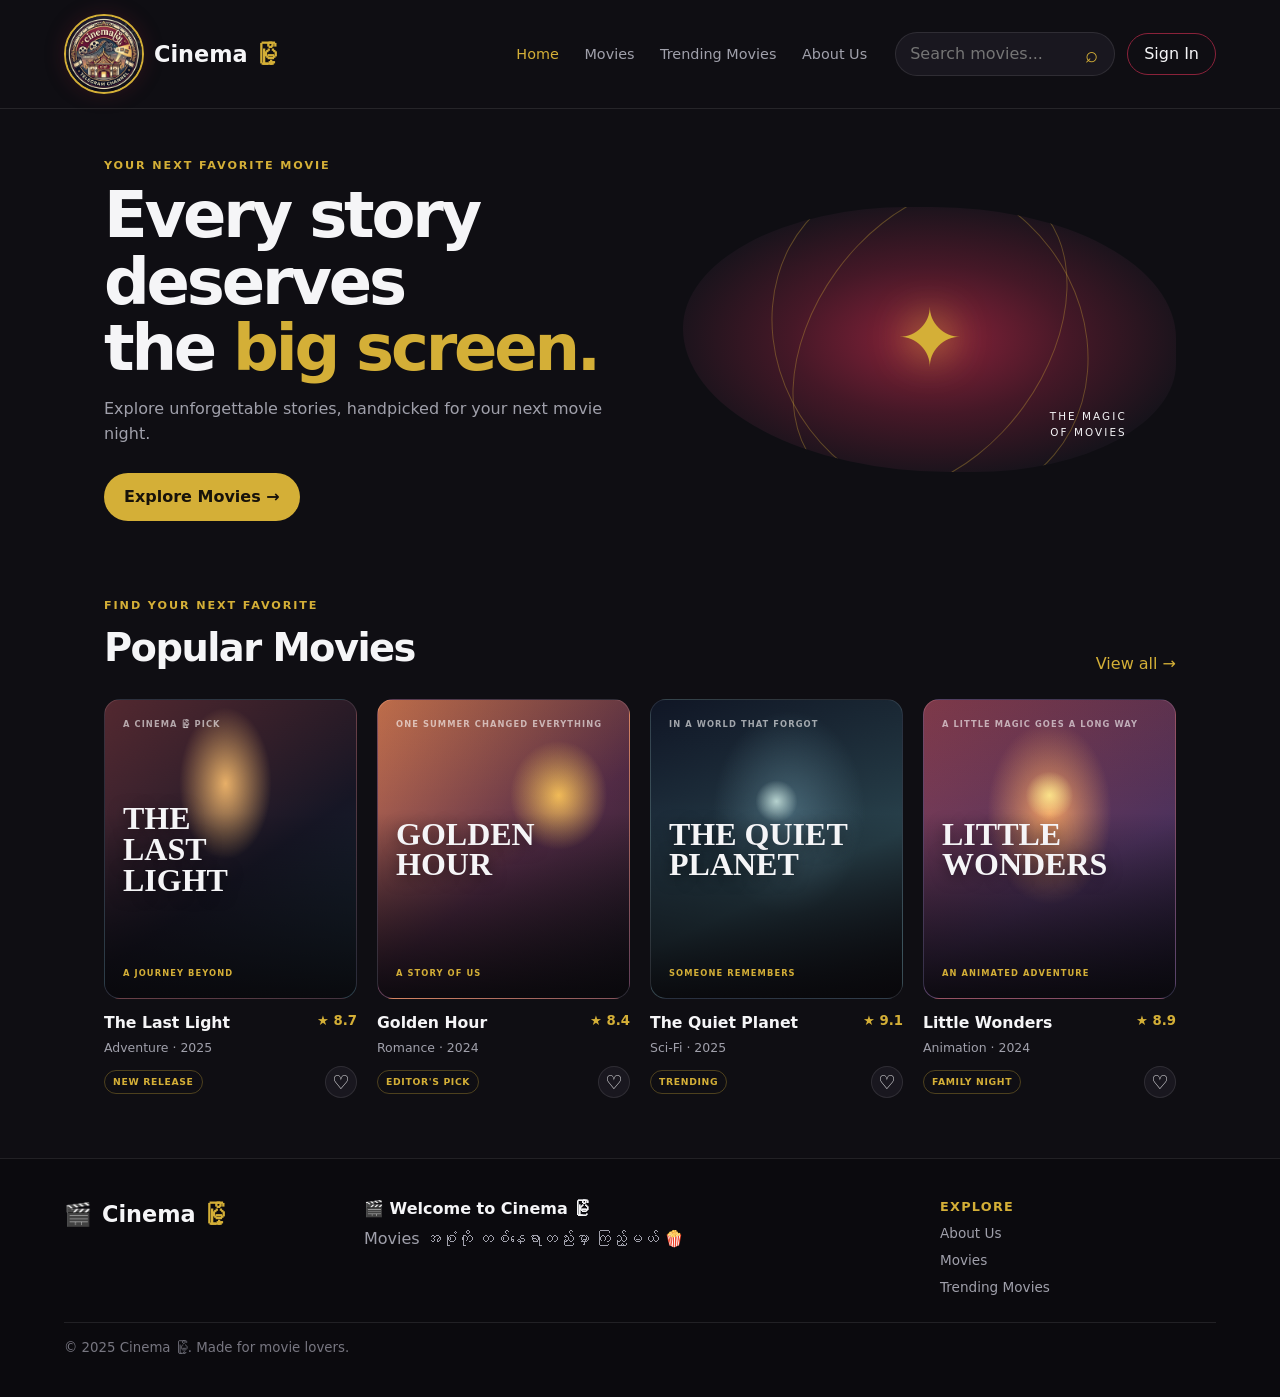
==== home.html @ e8b15b62 "fixed file name" ====
<!doctype html>
<html lang="en">
  <head>
    <meta charset="utf-8" />
    <meta name="viewport" content="width=device-width, initial-scale=1" />
    <meta name="theme-color" content="#0f0e13" />
    <meta name="description" content="Discover movies at Cinema မြို့." />
    <title>Cinema မြို့ — Movies for every mood</title>
    <link rel="stylesheet" href="styles.css" />
  </head>
  <body>
    <!-- Site header: brand, main navigation, search, and sign-in link. -->
    <header class="site-header">
      <a class="brand" href="#home" aria-label="Cinema မြို့ home"
        ><span class="brand-mark"
          ><img src="./images/logo.png" alt="" class="logo" /></span
        ><span>Cinema <b>မြို့</b></span></a
      >
      <nav aria-label="Main navigation">
        <a class="active" href="#home">Home</a><a href="#movies">Movies</a
        ><a href="#trending">Trending Movies</a
        ><a href="about.html">About Us</a>
      </nav>
      <div class="header-actions">
        <form class="search" role="search" action="#movies">
          <label class="visually-hidden" for="search">Search movies</label
          ><input
            id="search"
            type="search"
            placeholder="Search movies..."
          /><button aria-label="Search">⌕</button>
        </form>
        <a class="sign-in" href="#sign-in">Sign In</a>
      </div>
    </header>
    <!-- Main homepage content. -->
    <main id="home">
      <!-- Hero introduction and cinematic artwork. -->
      <section class="hero">
        <div>
          <p class="eyebrow">YOUR NEXT FAVORITE MOVIE</p>
          <h1>Every story deserves<br />the <em>big screen.</em></h1>
          <p class="muted">
            Explore unforgettable stories, handpicked for your next movie night.
          </p>
          <a class="button" href="#movies">Explore Movies →</a>
        </div>
        <div
          class="hero-art"
          aria-label="Cinematic burgundy and gold abstract artwork"
        >
          <span>✦</span><small>THE MAGIC<br />OF MOVIES</small>
        </div>
      </section>
      <!-- Movie collection: add or remove movie-card articles inside this grid. -->
      <section class="section" id="movies">
        <div class="section-head">
          <div>
            <p class="eyebrow">FIND YOUR NEXT FAVORITE</p>
            <h2>Popular Movies</h2>
          </div>
          <a class="gold" href="#trending">View all →</a>
        </div>
        <div class="movie-grid" id="trending">
          <!-- Movie card: poster, title, genre, year, rating, and tag. -->
          <article class="movie-card">
            <div
              class="poster poster-one"
              aria-label="The Last Light movie poster"
            >
              <small>A CINEMA မြို့ PICK</small
              ><strong>THE<br />LAST<br />LIGHT</strong
              ><small>A JOURNEY BEYOND</small>
            </div>
            <div class="movie-meta">
              <div>
                <h3>The Last Light</h3>
                <p>Adventure · 2025</p>
              </div>
              <b class="gold">★ 8.7</b>
            </div>
            <div class="card-foot">
              <span>NEW RELEASE</span
              ><button aria-label="Add The Last Light to favorites">♡</button>
            </div>
          </article>
          <!-- Movie card: poster, title, genre, year, rating, and tag. -->
          <article class="movie-card">
            <div
              class="poster poster-two"
              aria-label="Golden Hour movie poster"
            >
              <small>ONE SUMMER CHANGED EVERYTHING</small
              ><strong>GOLDEN<br />HOUR</strong><small>A STORY OF US</small>
            </div>
            <div class="movie-meta">
              <div>
                <h3>Golden Hour</h3>
                <p>Romance · 2024</p>
              </div>
              <b class="gold">★ 8.4</b>
            </div>
            <div class="card-foot">
              <span>EDITOR'S PICK</span
              ><button aria-label="Add Golden Hour to favorites">♡</button>
            </div>
          </article>
          <!-- Movie card: poster, title, genre, year, rating, and tag. -->
          <article class="movie-card">
            <div
              class="poster poster-three"
              aria-label="The Quiet Planet movie poster"
            >
              <small>IN A WORLD THAT FORGOT</small
              ><strong>THE QUIET<br />PLANET</strong
              ><small>SOMEONE REMEMBERS</small>
            </div>
            <div class="movie-meta">
              <div>
                <h3>The Quiet Planet</h3>
                <p>Sci-Fi · 2025</p>
              </div>
              <b class="gold">★ 9.1</b>
            </div>
            <div class="card-foot">
              <span>TRENDING</span
              ><button aria-label="Add The Quiet Planet to favorites">♡</button>
            </div>
          </article>
          <!-- Movie card: poster, title, genre, year, rating, and tag. -->
          <article class="movie-card">
            <div
              class="poster poster-four"
              aria-label="Little Wonders movie poster"
            >
              <small>A LITTLE MAGIC GOES A LONG WAY</small
              ><strong>LITTLE<br />WONDERS</strong
              ><small>AN ANIMATED ADVENTURE</small>
            </div>
            <div class="movie-meta">
              <div>
                <h3>Little Wonders</h3>
                <p>Animation · 2024</p>
              </div>
              <b class="gold">★ 8.9</b>
            </div>
            <div class="card-foot">
              <span>FAMILY NIGHT</span
              ><button aria-label="Add Little Wonders to favorites">♡</button>
            </div>
          </article>
        </div>
      </section>
    </main>
    <!-- Footer links and Cinema မြို့ welcome message. -->
    <footer id="about">
      <a class="brand" href="#home"
        ><span class="brand-mark">🎬</span><span>Cinema <b>မြို့</b></span></a
      >
      <div class="welcome">
        <p>🎬 Welcome to Cinema မြို</p>
        <p>Movies အစုံကို တစ်နေရာတည်းမှာ ကြည့်မယ် 🍿</p>
      </div>
      <div class="footer-links">
        <h3>Explore</h3>
        <a href="about.html">About Us</a><a href="#movies">Movies</a
        ><a href="#trending">Trending Movies</a>
      </div>
      <small class="copyright"
        >© 2025 Cinema မြို့. Made for movie lovers.</small
      >
    </footer>
  </body>
</html>
---- styles.css ----
/* Cinema မြို့ | Responsive semantic HTML/CSS movie landing page */
/* 1. Brand colors and shared design tokens. */
:root {
  color-scheme: dark;
  --bg: #0f0e13;
  --surface: #19171f;
  --wine: #6b1d2f;
  --wine2: #8a223a;
  --gold: #d4af37;
  --cream: #f5f5f7;
  --muted: #a0a0ab;
  --line: #ffffff18;
  --max: 1200px;
}
/* 2. Base styles shared by both pages. */
* {
  box-sizing: border-box;
}
html {
  scroll-behavior: smooth;
}
body {
  margin: 0;
  background: var(--bg);
  color: var(--cream);
  font:
    16px/1.55 Inter,
    system-ui,
    "Segoe UI",
    sans-serif;
}
a {
  color: inherit;
  text-decoration: none;
}
button,
input {
  font: inherit;
}
/* 3. Header, logo, navigation, search, and sign-in controls. */
.site-header {
  min-height: 80px;
  padding: 14px max(5vw, calc((100vw - var(--max)) / 2));
  display: flex;
  align-items: center;
  gap: 28px;
  border-bottom: 1px solid var(--line);
  background: #0f0e13;
  position: sticky;
    top: 0;
    z-index: 9999;
}
.brand {
  display: flex;
  align-items: center;
  gap: 10px;
  font-size: 1.4rem;
  font-weight: 800;
  white-space: nowrap;
}
.brand b {
  color: var(--gold);
}
.brand-mark .logo {
  width: 80px;
  height: 80px;
  display: flex;
  place-items: center;
  border: 2px solid var(--gold);
  border-radius: 50%;
  background: radial-gradient(circle, #30202a, var(--wine));
  box-shadow: 0 0 20px #6b1d2f55;

  object-fit: cover;
}

nav {
  display: flex;
  gap: clamp(14px, 2vw, 28px);
  margin-left: auto;
  position: sticky;
    top: 0;
    z-index: 9999;
}
nav a {
  color: var(--muted);
  font-size: 0.9rem;
}
nav a:hover,
nav .active,
.gold {
  color: var(--gold);
}
.header-actions {
  display: flex;
  align-items: center;
  gap: 12px;
}
.search {
  display: flex;
  align-items: center;
  width: clamp(150px, 18vw, 220px);
  padding: 0 10px 0 14px;
  border: 1px solid var(--line);
  border-radius: 99px;
  background: var(--surface);
}
.search input {
  width: 100%;
  min-width: 0;
  padding: 9px 0;
  border: 0;
  outline: 0;
  color: var(--cream);
  background: none;
}
.search button {
  border: 0;
  background: none;
  color: var(--gold);
  font-size: 1.4rem;
  cursor: pointer;
}
.sign-in {
  padding: 8px 16px;
  border: 1px solid var(--wine2);
  border-radius: 99px;
}
.sign-in:hover {
  background: var(--wine);
}
/* Shared max-width and spacing for the homepage hero and content sections. */
.hero,
.section {
  max-width: var(--max);
  margin: auto;
  padding: 48px 5vw;
}
.hero {
  min-height: 385px;
  display: grid;
  grid-template-columns: 1.05fr 0.95fr;
  align-items: center;
  gap: 35px;
}
.eyebrow {
  margin: 0 0 8px;
  color: var(--gold);
  font-size: 0.7rem;
  font-weight: 800;
  letter-spacing: 0.17em;
}
h1,
h2,
h3,
p {
  margin-top: 0;
}
h1 {
  margin-bottom: 15px;
  font-size: clamp(2.5rem, 5vw, 4.3rem);
  line-height: 1.04;
  letter-spacing: -0.05em;
}
h1 em {
  color: var(--gold);
  font-style: normal;
}
.muted {
  color: var(--muted);
}
.button {
  display: inline-flex;
  margin-top: 10px;
  padding: 12px 20px;
  border-radius: 99px;
  background: var(--gold);
  color: #17120a;
  font-weight: 800;
}
.button:hover {
  filter: brightness(1.12);
  transform: translateY(-1px);
}
.hero-art {
  height: 265px;
  position: relative;
  display: grid;
  place-items: center;
  overflow: hidden;
  border-radius: 48% 52% 43% 57%;
  background: radial-gradient(
    ellipse at center,
    #8a223a,
    #451827 40%,
    #17131b 75%
  );
}
.hero-art:before,
.hero-art:after {
  content: "";
  position: absolute;
  width: 230px;
  height: 340px;
  border: 1px solid #d4af3755;
  border-radius: 50%;
  transform: rotate(36deg);
}
.hero-art:after {
  width: 300px;
  transform: rotate(-37deg);
}
.hero-art span {
  z-index: 1;
  color: var(--gold);
  font-size: 5rem;
  text-shadow: 0 0 40px #d4af37;
}
.hero-art small {
  position: absolute;
  right: 10%;
  bottom: 12%;
  font-size: 0.65rem;
  letter-spacing: 0.2em;
  text-align: right;
}
/* 5. Homepage movie collection and poster cards. */
.section {
  padding-top: 28px;
  padding-bottom: 60px;
}
.section-head {
  display: flex;
  align-items: end;
  justify-content: space-between;
  margin-bottom: 22px;
}
.section-head h2,
.detail h2 {
  margin: 0;
  font-size: clamp(1.8rem, 3vw, 2.5rem);
  letter-spacing: -0.04em;
}
.section-head .eyebrow {
  margin-bottom: 3px;
}
.movie-grid {
  display: grid;
  grid-template-columns: repeat(4, minmax(0, 1fr));
  gap: 20px;
}
.poster {
  min-height: 300px;
  position: relative;
  isolation: isolate;
  display: flex;
  flex-direction: column;
  justify-content: space-between;
  overflow: hidden;
  padding: 18px;
  border: 1px solid var(--line);
  border-radius: 16px;
  transition: 0.25s;
}
.poster:before {
  position: absolute;
  inset: 0;
  z-index: -1;
  content: "";
  background: linear-gradient(180deg, #08070a20, transparent 38%, #08070ae8);
}
.poster:hover {
  transform: translateY(-5px);
  box-shadow: 0 15px 36px #0008;
}
.poster small {
  color: #fff9;
  font-size: 0.52rem;
  font-weight: 800;
  letter-spacing: 0.13em;
}
.poster small:last-child {
  color: var(--gold);
}
.poster strong {
  font:
    700 clamp(1.7rem, 2.5vw, 2.6rem)/0.96 Georgia,
    serif;
  text-shadow: 0 3px 15px #0008;
}
.poster-one {
  background:
    radial-gradient(ellipse at 48% 28%, #efb56b, transparent 25%),
    linear-gradient(145deg, #5d2d35, #161625 57%, #172b37);
}
.poster-two {
  background:
    radial-gradient(ellipse at 72% 32%, #f5be59, transparent 19%),
    linear-gradient(140deg, #d77b53, #542c47 55%, #171620);
}
.poster-three {
  background:
    radial-gradient(circle at 50% 34%, #b8d4d1, transparent 9%),
    radial-gradient(ellipse at 55% 38%, #466574, transparent 39%),
    linear-gradient(155deg, #111829, #28414b 60%, #101016);
}
.poster-four {
  background:
    radial-gradient(circle at 50% 32%, #ffe68c, transparent 10%),
    radial-gradient(ellipse at 50% 38%, #f09f65, transparent 35%),
    linear-gradient(150deg, #8e4052, #4c315c 60%, #1b1830);
}
.movie-meta {
  display: flex;
  justify-content: space-between;
  gap: 8px;
  padding-top: 12px;
}
.movie-meta h3 {
  margin: 0;
  font-size: 0.98rem;
}
.movie-meta p {
  margin: 2px 0 0;
  color: var(--muted);
  font-size: 0.78rem;
}
.movie-meta .gold {
  white-space: nowrap;
  font-weight: 800;
  font-size: 0.83rem;
}
.card-foot {
  display: flex;
  align-items: center;
  justify-content: space-between;
  margin-top: 9px;
}
.card-foot span {
  padding: 4px 8px;
  border: 1px solid #d4af3750;
  border-radius: 99px;
  color: var(--gold);
  font-size: 0.58rem;
  font-weight: 800;
  letter-spacing: 0.07em;
}
.card-foot button {
  width: 32px;
  height: 32px;
  border: 1px solid var(--line);
  border-radius: 50%;
  background: var(--surface);
  color: var(--cream);
  font-size: 1.2rem;
  cursor: pointer;
}
.card-foot button:hover {
  color: #f06a7f;
}
/* 6. Movie-detail layout styles (reserved for a future detail feature). */
.detail {
  display: grid;
  grid-template-columns: minmax(220px, 0.72fr) 1.28fr;
  align-items: center;
  gap: clamp(28px, 6vw, 70px);
  padding: clamp(24px, 5vw, 55px);
  border: 1px solid var(--line);
  border-radius: 24px;
  background:
    radial-gradient(ellipse at 16% 50%, #592034aa, transparent 42%),
    linear-gradient(130deg, #1c1921, #141219);
}
.detail-poster {
  min-height: 320px;
  display: grid;
  align-content: end;
  justify-content: center;
  padding-bottom: 35px;
  border: 1px solid #d4af3750;
  border-radius: 15px;
  background:
    radial-gradient(circle at 50% 35%, #ffe393, transparent 8%),
    radial-gradient(ellipse at 50% 42%, #ed9c64, transparent 32%),
    linear-gradient(150deg, #87374e, #43345c 58%, #17162a);
  box-shadow: 0 18px 45px #0007;
  font:
    700 2.4rem/0.95 Georgia,
    serif;
  text-align: center;
  text-shadow: 0 3px 15px #000;
}
.review {
  max-width: 570px;
  margin: 22px 0 16px;
  color: var(--muted);
}
.review b {
  color: var(--cream);
}
.genres {
  display: flex;
  flex-wrap: wrap;
  gap: 8px;
  margin-bottom: 20px;
}
.genres span {
  padding: 6px 12px;
  border: 1px solid var(--line);
  border-radius: 99px;
  color: #e1dfe6;
  background: #ffffff08;
  font-size: 0.76rem;
}
.screens-title {
  margin: 26px 0 13px;
  font-size: 1.05rem;
}
.screens {
  display: grid;
  grid-template-columns: repeat(3, minmax(0, 1fr));
  gap: 14px;
}
.scene {
  min-height: 145px;
  border: 1px solid var(--line);
  border-radius: 13px;
}
.scene-one {
  background:
    radial-gradient(circle at 55% 55%, #e7aa61, transparent 5%),
    linear-gradient(155deg, #23332d, #1a2028 46%, #633348);
}
.scene-two {
  background:
    radial-gradient(ellipse at 50% 38%, #ffd580, transparent 18%),
    linear-gradient(180deg, #db8e69, #915068 55%, #263344);
}
.scene-three {
  background:
    radial-gradient(circle at 70% 27%, #ffdc83, transparent 7%),
    radial-gradient(ellipse at 60% 42%, #80557d, transparent 40%),
    linear-gradient(150deg, #1c253c, #51354e);
}
/* 7. Shared footer. */
footer {
  display: grid;
  grid-template-columns: 1fr 2fr 1fr;
  gap: 24px;
  align-items: start;
  padding: 38px max(5vw, calc((100vw - var(--max)) / 2));
  border-top: 1px solid var(--line);
  background: #0b0a0e;
}
.welcome p {
  margin: 0 0 5px;
  color: var(--muted);
}
.welcome p:first-child {
  color: var(--cream);
  font-weight: 700;
}
.footer-links {
  display: grid;
  gap: 6px;
}
.footer-links h3 {
  margin: 0;
  color: var(--gold);
  font-size: 0.8rem;
  text-transform: uppercase;
  letter-spacing: 0.1em;
}
.footer-links a {
  color: var(--muted);
  font-size: 0.85rem;
}
.copyright {
  grid-column: 1/-1;
  padding-top: 15px;
  border-top: 1px solid var(--line);
  color: #777680;
}
/* Accessibility helper: keeps labels available to screen readers. */
.visually-hidden {
  position: absolute;
  width: 1px;
  height: 1px;
  padding: 0;
  margin: -1px;
  overflow: hidden;
  clip: rect(0, 0, 0, 0);
  white-space: nowrap;
  border: 0;
}
/* 8. Tablet and compact desktop layout. */
@media (max-width: 900px) {
  /* 3. Header, logo, navigation, search, and sign-in controls. */
  .site-header {
    flex-wrap: wrap;
    gap: 14px 22px;
    padding-inline: 5vw;
    position: sticky;
    top: 0;
    z-index: 9999;
  }
  nav {
    order: 3;
    width: 100%;
    justify-content: center;
    margin: 0;
    position: sticky;
    top: 0;
    z-index: 9999;
  }
  .header-actions {
    margin-left: auto;
  }
  .movie-grid {
    grid-template-columns: repeat(2, minmax(0, 1fr));
  }
  .poster {
    min-height: 340px;
  }
}
/* 9. Mobile layout. */
@media (max-width: 600px) {
  /* 3. Header, logo, navigation, search, and sign-in controls. */
  .site-header {
    padding: 14px 5vw;
    position: sticky;
    top: 0;
    z-index: 9999;
  }
  .header-actions {
    width: 100%;
    margin: 0;
  }
  .search {
    flex: 1;
  }
  nav {
    justify-content: flex-start;
    gap: 18px;
    overflow-x: auto;
    padding: 3px 0 7px;
    white-space: nowrap;
    position: sticky;
    top: 0;
    z-index: 9999;
  }
  nav a {
    font-size: 0.82rem;
  }
  .hero {
    grid-template-columns: 1fr;
    padding-top: 40px;
    padding-bottom: 35px;
  }
  .hero-art {
    height: 205px;
  }
  /* 5. Homepage movie collection and poster cards. */
  .section {
    padding-inline: 5vw;
  }
  .movie-grid {
    gap: 18px 12px;
  }
  .poster {
    min-height: 240px;
    padding: 13px;
    border-radius: 13px;
  }
  .poster small {
    font-size: 0.45rem;
  }
  .poster strong {
    font-size: clamp(1.4rem, 7vw, 2.1rem);
  }
  .movie-meta {
    display: block;
  }
  .movie-meta .gold {
    display: inline-block;
    margin-top: 4px;
  }
  /* 6. Movie-detail layout styles (reserved for a future detail feature). */
  .detail {
    grid-template-columns: 1fr;
    padding: 22px;
  }
  .detail-poster {
    min-height: 250px;
  }
  .screens {
    grid-template-columns: 1fr;
  }
  .scene {
    min-height: 180px;
  }
  /* 7. Shared footer. */
  footer {
    grid-template-columns: 1fr 1fr;
    padding-inline: 5vw;
  }
  .welcome {
    grid-column: 1/-1;
    grid-row: 2;
  }
  .copyright {
    grid-column: 1/-1;
  }
}
/* 10. Narrow phone layout. */
@media (max-width: 360px) {
  .movie-grid {
    grid-template-columns: 1fr;
  }
  .poster {
    min-height: 360px;
  }
  .section-head {
    align-items: start;
    gap: 10px;
  }
}
/* 11. Reserved movie-detail styles; current movie cards are display-only. */
.movie-page {
  max-width: var(--max);
  margin: 0 auto;
  padding: 24px 5vw 55px;
}
.back-link {
  display: inline-block;
  margin: 0 0 18px;
  color: var(--gold);
  font-size: 0.9rem;
}
.back-link:hover {
  text-decoration: underline;
}
.detail-page {
  grid-template-columns: minmax(260px, 0.75fr) 1.25fr;
  min-height: 430px;
}
.detail-page .detail-poster {
  min-height: 360px;
  position: relative;
  isolation: isolate;
  overflow: hidden;
}
.detail-page .detail-poster:before {
  content: "";
  position: absolute;
  z-index: -1;
  inset: 0;
  background: linear-gradient(180deg, #08070a10, transparent 35%, #08070ae8);
}
.detail-page .detail-poster span {
  align-self: end;
  padding: 0 16px 30px;
  font:
    700 clamp(2rem, 4vw, 3rem)/0.95 Georgia,
    serif;
  text-shadow: 0 3px 15px #000;
}
.detail-page .detail-poster.poster-one {
  background:
    radial-gradient(ellipse at 48% 28%, #efb56b, transparent 25%),
    linear-gradient(145deg, #5d2d35, #161625 57%, #172b37);
}
.detail-page .detail-poster.poster-two {
  background:
    radial-gradient(ellipse at 72% 32%, #f5be59, transparent 19%),
    linear-gradient(140deg, #d77b53, #542c47 55%, #171620);
}
.detail-page .detail-poster.poster-three {
  background:
    radial-gradient(circle at 50% 34%, #b8d4d1, transparent 9%),
    radial-gradient(ellipse at 55% 38%, #466574, transparent 39%),
    linear-gradient(155deg, #111829, #28414b 60%, #101016);
}
.detail-page .detail-poster.poster-four {
  background:
    radial-gradient(circle at 50% 32%, #ffe68c, transparent 10%),
    radial-gradient(ellipse at 50% 38%, #f09f65, transparent 35%),
    linear-gradient(150deg, #8e4052, #4c315c 60%, #1b1830);
}
.detail-copy h1 {
  margin: 0 0 12px;
  font-size: clamp(2.2rem, 4vw, 3.5rem);
}
.movie-facts {
  display: flex;
  flex-wrap: wrap;
  gap: 10px 18px;
  align-items: center;
  color: var(--muted);
}
.movie-gallery {
  padding-top: 30px;
}
.movie-gallery h2 {
  font-size: 1.2rem;
}
.movie-gallery .scene {
  min-height: 190px;
}
/* Responsive adjustments for the reserved movie-detail layout. */
@media (max-width: 900px) {
  .detail-page {
    grid-template-columns: minmax(220px, 0.8fr) 1.2fr;
    gap: 28px;
  }
  .detail-page .detail-poster {
    min-height: 320px;
  }
}
/* Mobile adjustments for the reserved movie-detail layout. */
@media (max-width: 600px) {
  .movie-page {
    padding: 20px 5vw 40px;
  }
  .detail-page {
    grid-template-columns: 1fr;
    gap: 24px;
    padding: 18px;
  }
  .detail-page .detail-poster {
    min-height: 280px;
  }
  .movie-facts {
    gap: 7px 13px;
  }
  .movie-gallery .screens {
    grid-template-columns: 1fr;
  }
  .movie-gallery .scene {
    min-height: 190px;
  }
}
.movie-meta h3 a:hover {
  color: var(--gold);
}
/* 12. About page hero and layout. */
.about-page {
  max-width: var(--max);
  margin: 0 auto;
  padding: 30px 5vw 65px;
}
.about-hero {
  position: relative;
  min-height: 290px;
  display: flex;
  flex-direction: column;
  justify-content: center;
  overflow: hidden;
  padding: 42px clamp(24px, 6vw, 70px);
  border: 1px solid var(--line);
  border-radius: 24px;
  background:
    radial-gradient(ellipse at 82% 50%, #6b1d2f88, transparent 36%),
    linear-gradient(120deg, #1d1922, #141219);
}
.about-hero h1 {
  position: relative;
  z-index: 1;
  margin: 0 0 12px;
  font-size: clamp(2.5rem, 5vw, 4rem);
}
.about-hero h1 em {
  color: var(--gold);
  font-style: normal;
}
.about-intro {
  position: relative;
  z-index: 1;
  max-width: 480px;
  margin: 0;
  color: var(--muted);
}
.about-brand-art {
  position: absolute;
  right: 12%;
  top: 50%;
  width: 170px;
  height: 170px;
  display: grid;
  place-items: center;
  transform: translateY(-50%);
  border: 2px solid #d4af3788;
  border-radius: 50%;
  background: radial-gradient(circle, #572132, #17131b);
  box-shadow: 0 0 70px #8a223a55;
  font-size: 4rem;
}
.community {
  padding-top: 55px;
}
.community-heading {
  max-width: 620px;
  margin-bottom: 24px;
}
.community-heading h2 {
  margin-bottom: 7px;
  font-size: clamp(1.8rem, 3vw, 2.5rem);
}
.community-heading .muted {
  margin: 0;
}
.community-grid {
  display: grid;
  grid-template-columns: repeat(3, minmax(0, 1fr));
  gap: 18px;
}
.community-card {
  display: flex;
  flex-direction: column;
  align-items: flex-start;
  min-height: 280px;
  padding: 24px;
  border: 1px solid var(--line);
  border-radius: 18px;
  background: linear-gradient(145deg, #1c1921, #141219);
  transition:
    transform 0.2s,
    border-color 0.2s;
}
.community-card:hover {
  transform: translateY(-4px);
  border-color: #d4af3755;
}
.community-icon {
  width: 48px;
  height: 48px;
  display: grid;
  place-items: center;
  margin-bottom: 20px;
  border: 1px solid #d4af3755;
  border-radius: 14px;
  background: #6b1d2f44;
  color: var(--gold);
  font-size: 1.25rem;
}
.community-card .eyebrow {
  margin-bottom: 5px;
}
.community-card h3 {
  margin-bottom: 9px;
  font-size: 1.1rem;
}
.community-card .muted {
  margin-bottom: 20px;
  font-size: 0.9rem;
}
.community-button {
  display: flex;
  justify-content: space-between;
  align-items: center;
  width: 100%;
  gap: 10px;
  margin-top: auto;
  padding: 11px 14px;
  border: 1px solid #d4af3766;
  border-radius: 10px;
  background: #d4af3710;
  color: var(--gold);
  font-size: 0.88rem;
  font-weight: 750;
  transition:
    background 0.2s,
    color 0.2s;
}
.community-button:hover {
  background: var(--gold);
  color: #17120a;
}
.about-note {
  margin-top: 45px;
  padding: 24px;
  border-left: 3px solid var(--gold);
  border-radius: 0 14px 14px 0;
  background: var(--surface);
}
.about-note p {
  margin: 0 0 5px;
}
.about-note p:last-child {
  margin: 0;
  color: var(--muted);
}
/* About page: switch community cards to two columns on tablets. */
@media (max-width: 800px) {
  .community-grid {
    grid-template-columns: repeat(2, minmax(0, 1fr));
  }
  .community-card:last-child {
    grid-column: 1/-1;
  }
}
/* 9. Mobile layout. */
@media (max-width: 600px) {
  .about-page {
    padding: 20px 5vw 45px;
  }
  .about-hero {
    min-height: 300px;
    padding: 30px 24px;
  }
  .about-brand-art {
    right: -34px;
    top: 24px;
    width: 120px;
    height: 120px;
    transform: none;
    opacity: 0.48;
    font-size: 3rem;
  }
  .about-hero h1,
  .about-intro {
    max-width: 85%;
  }
  .community {
    padding-top: 40px;
  }
  .community-grid {
    grid-template-columns: 1fr;
  }
  .community-card:last-child {
    grid-column: auto;
  }
  .community-card {
    min-height: 250px;
  }
}
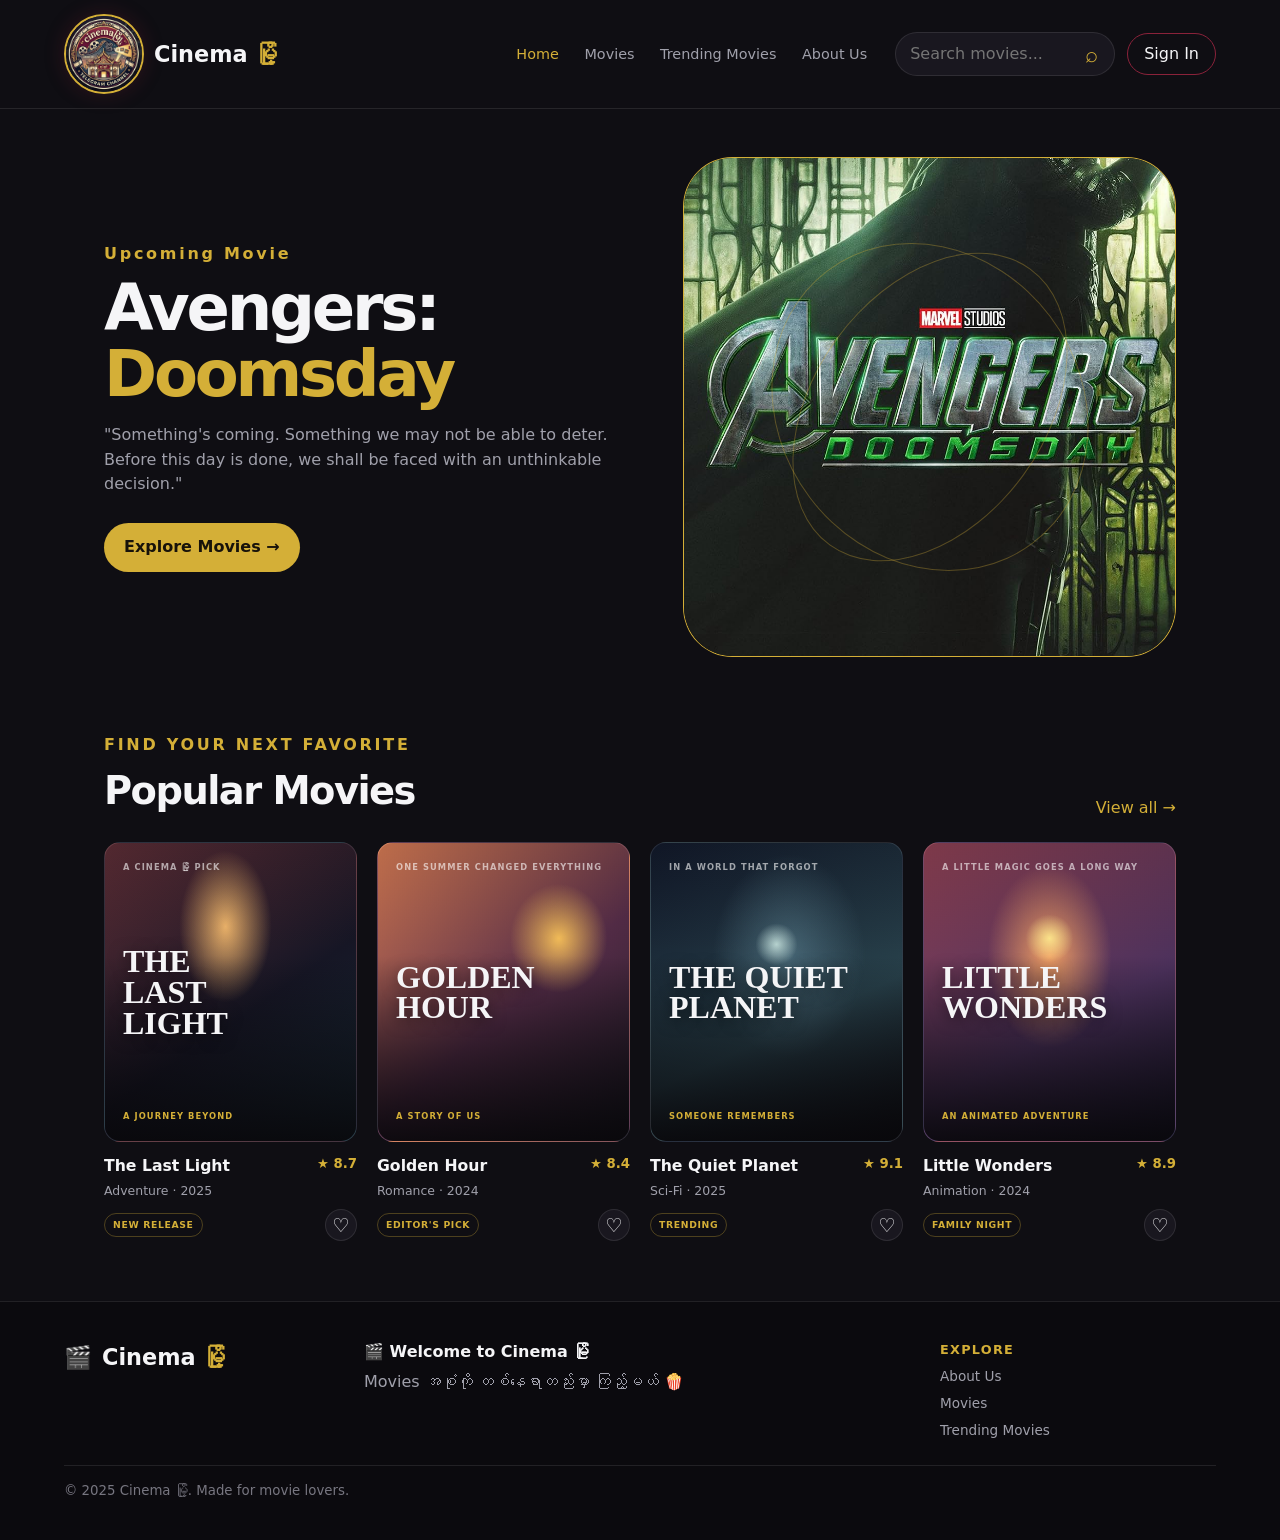
==== commit 322e5f76: "fix transition and image of poster" ====
--- a/home.html
+++ b/home.html
@@ -38,10 +38,14 @@
       <!-- Hero introduction and cinematic artwork. -->
       <section class="hero">
         <div>
-          <p class="eyebrow">YOUR NEXT FAVORITE MOVIE</p>
-          <h1>Every story deserves<br />the <em>big screen.</em></h1>
+          <p class="eyebrow">Upcoming Movie</p>
+          <h1>
+            Avengers: <br />
+            <em>Doomsday</em>
+          </h1>
           <p class="muted">
-            Explore unforgettable stories, handpicked for your next movie night.
+            "Something's coming. Something we may not be able to deter. Before
+            this day is done, we shall be faced with an unthinkable decision."
           </p>
           <a class="button" href="#movies">Explore Movies →</a>
         </div>
@@ -49,7 +53,8 @@
           class="hero-art"
           aria-label="Cinematic burgundy and gold abstract artwork"
         >
-          <span>✦</span><small>THE MAGIC<br />OF MOVIES</small>
+        <img src="./images/doomsday.png"alt=""class="doomsday">
+          <span></span><small><br /></small>
         </div>
       </section>
       <!-- Movie collection: add or remove movie-card articles inside this grid. -->
--- a/styles.css
+++ b/styles.css
@@ -47,8 +47,8 @@
   border-bottom: 1px solid var(--line);
   background: #0f0e13;
   position: sticky;
-    top: 0;
-    z-index: 9999;
+  top: 0;
+  z-index: 9999;
 }
 .brand {
   display: flex;
@@ -79,8 +79,8 @@
   gap: clamp(14px, 2vw, 28px);
   margin-left: auto;
   position: sticky;
-    top: 0;
-    z-index: 9999;
+  top: 0;
+  z-index: 9999;
 }
 nav a {
   color: var(--muted);
@@ -146,7 +146,7 @@
 .eyebrow {
   margin: 0 0 8px;
   color: var(--gold);
-  font-size: 0.7rem;
+  font-size: 1rem;
   font-weight: 800;
   letter-spacing: 0.17em;
 }
@@ -177,25 +177,30 @@
   background: var(--gold);
   color: #17120a;
   font-weight: 800;
+  transition: 0.25s;
 }
 .button:hover {
   filter: brightness(1.12);
   transform: translateY(-1px);
 }
 .hero-art {
-  height: 265px;
-  position: relative;
-  display: grid;
-  place-items: center;
+  display: flex;
+  justify-content: center;
+  align-items: center;
+  height: 500px;
+  border-radius: 10%;
+  border: 1px solid #d4af37;
   overflow: hidden;
-  border-radius: 48% 52% 43% 57%;
-  background: radial-gradient(
-    ellipse at center,
-    #8a223a,
-    #451827 40%,
-    #17131b 75%
-  );
-}
+  padding: 45px;
+}
+.hero-art .doomsday {
+  
+  width: 600px;
+  height:800px;
+  object-fit: cover;
+  padding: 20px;
+}
+
 .hero-art:before,
 .hero-art:after {
   content: "";
@@ -205,10 +210,16 @@
   border: 1px solid #d4af3755;
   border-radius: 50%;
   transform: rotate(36deg);
+  
 }
 .hero-art:after {
   width: 300px;
   transform: rotate(-37deg);
+}
+.hero-art:hover{
+    filter: brightness(1.12);
+  transform: translateY(-1px);
+  transition: 0.30s;
 }
 .hero-art span {
   z-index: 1;
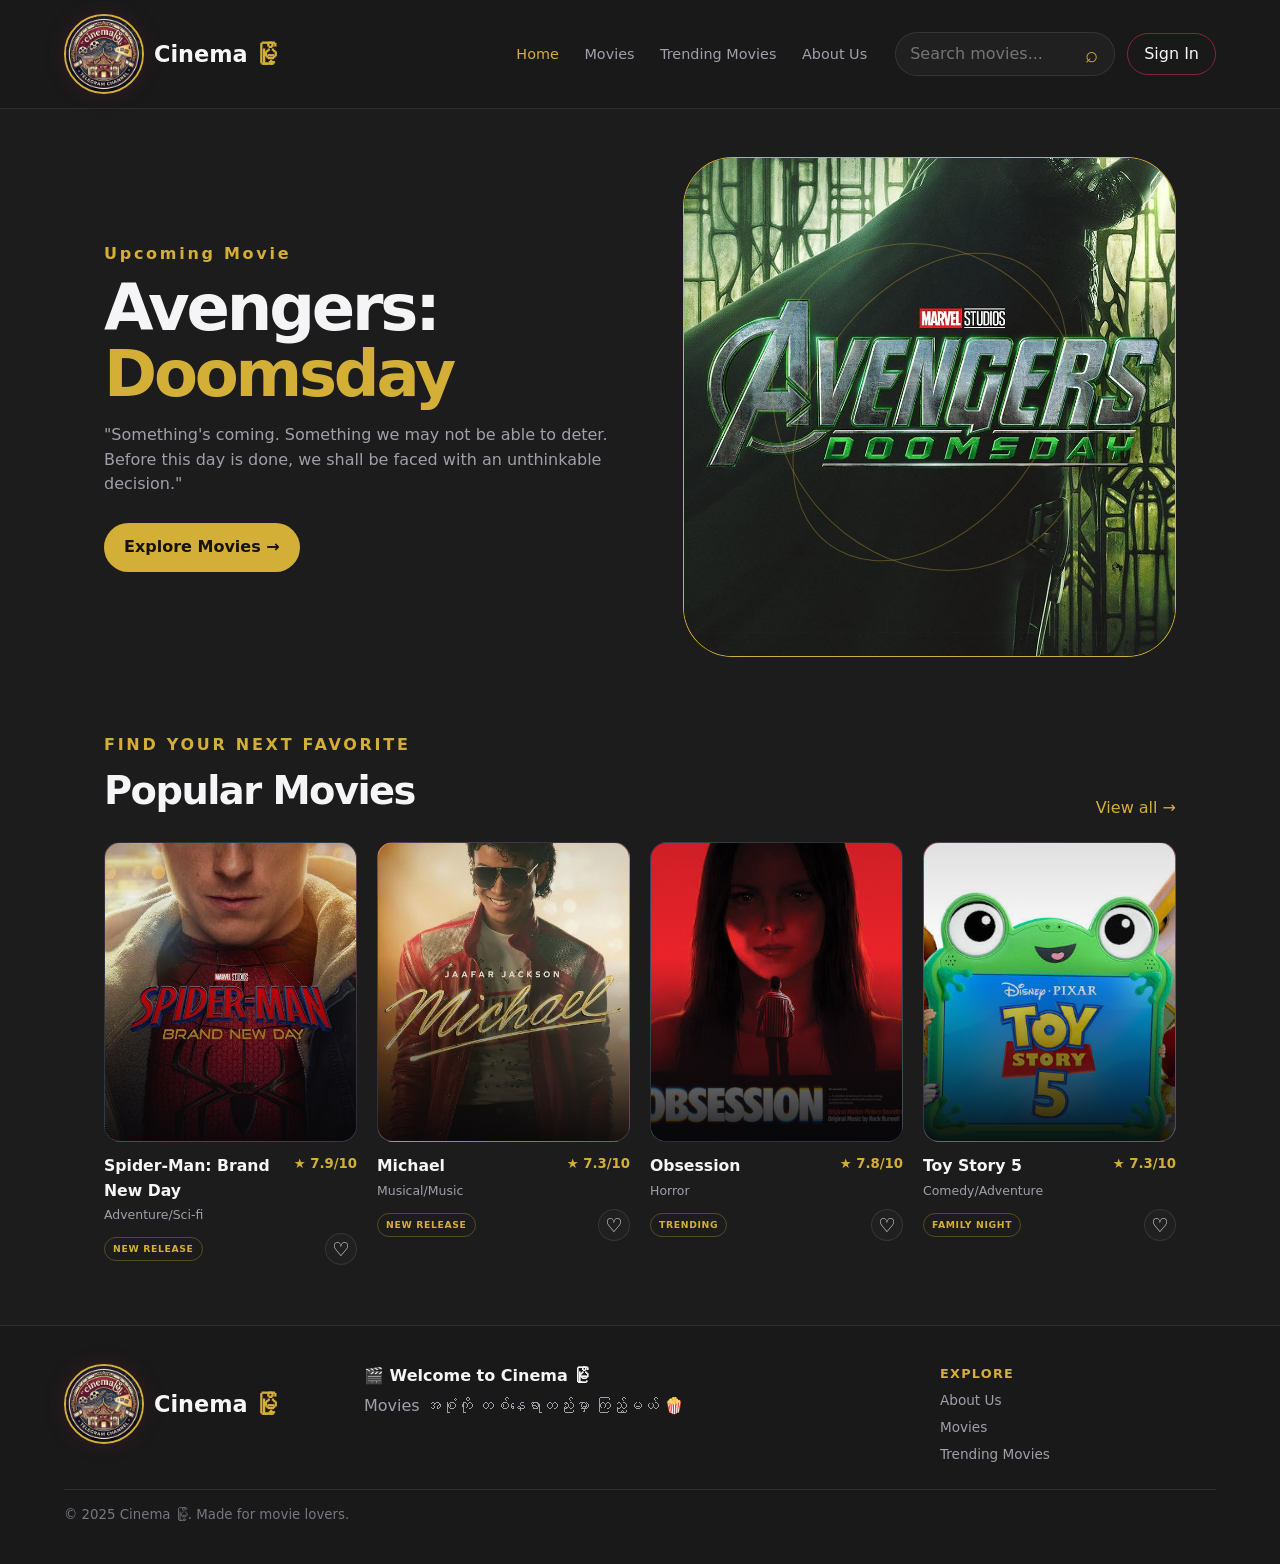
==== commit 78bd288f: "homepage done" ====
--- a/home.html
+++ b/home.html
@@ -73,16 +73,17 @@
               class="poster poster-one"
               aria-label="The Last Light movie poster"
             >
-              <small>A CINEMA မြို့ PICK</small
+            <img src="./images/spiderman.png" alt=""class="movie_images">
+              <!-- <small>A CINEMA မ</small
               ><strong>THE<br />LAST<br />LIGHT</strong
-              ><small>A JOURNEY BEYOND</small>
+              ><small>A JOURNEY BEYOND</small> -->
             </div>
             <div class="movie-meta">
               <div>
-                <h3>The Last Light</h3>
-                <p>Adventure · 2025</p>
+                <h3>Spider-Man: Brand New Day</h3>
+                <p>Adventure/Sci-fi </p>
               </div>
-              <b class="gold">★ 8.7</b>
+              <b class="gold">★ 7.9/10</b>
             </div>
             <div class="card-foot">
               <span>NEW RELEASE</span
@@ -95,18 +96,19 @@
               class="poster poster-two"
               aria-label="Golden Hour movie poster"
             >
-              <small>ONE SUMMER CHANGED EVERYTHING</small
-              ><strong>GOLDEN<br />HOUR</strong><small>A STORY OF US</small>
+            <img src="./images/michael.png"class="movie_images" alt="">
+              <!-- <small>ONE SUMMER CHANGED EVERYTHING</small
+              ><strong>GOLDEN<br />HOUR</strong><small>A STORY OF US</small> -->
             </div>
             <div class="movie-meta">
               <div>
-                <h3>Golden Hour</h3>
-                <p>Romance · 2024</p>
+                <h3>Michael</h3>
+                <p>Musical/Music</p>
               </div>
-              <b class="gold">★ 8.4</b>
+              <b class="gold">★ 7.3/10</b>
             </div>
             <div class="card-foot">
-              <span>EDITOR'S PICK</span
+              <span>NEW RELEASE</span
               ><button aria-label="Add Golden Hour to favorites">♡</button>
             </div>
           </article>
@@ -116,16 +118,17 @@
               class="poster poster-three"
               aria-label="The Quiet Planet movie poster"
             >
-              <small>IN A WORLD THAT FORGOT</small
+            <img src="./images/obsession.png"class="movie_images" alt="">
+              <!-- <small>IN A WORLD THAT FORGOT</small
               ><strong>THE QUIET<br />PLANET</strong
-              ><small>SOMEONE REMEMBERS</small>
+              ><small>SOMEONE REMEMBERS</small> -->
             </div>
             <div class="movie-meta">
               <div>
-                <h3>The Quiet Planet</h3>
-                <p>Sci-Fi · 2025</p>
+                <h3>Obsession</h3>
+                <p>Horror</p>
               </div>
-              <b class="gold">★ 9.1</b>
+              <b class="gold">★ 7.8/10</b>
             </div>
             <div class="card-foot">
               <span>TRENDING</span
@@ -138,16 +141,17 @@
               class="poster poster-four"
               aria-label="Little Wonders movie poster"
             >
-              <small>A LITTLE MAGIC GOES A LONG WAY</small
+            <img src="./images/toystory5.png"class="movie_images" alt="">
+              <!-- <small>A LITTLE MAGIC GOES A LONG WAY</small
               ><strong>LITTLE<br />WONDERS</strong
-              ><small>AN ANIMATED ADVENTURE</small>
+              ><small>AN ANIMATED ADVENTURE</small> -->
             </div>
             <div class="movie-meta">
               <div>
-                <h3>Little Wonders</h3>
-                <p>Animation · 2024</p>
+                <h3>Toy Story 5</h3>
+                <p>Comedy/Adventure</p>
               </div>
-              <b class="gold">★ 8.9</b>
+              <b class="gold">★ 7.3/10</b>
             </div>
             <div class="card-foot">
               <span>FAMILY NIGHT</span
@@ -160,7 +164,7 @@
     <!-- Footer links and Cinema မြို့ welcome message. -->
     <footer id="about">
       <a class="brand" href="#home"
-        ><span class="brand-mark">🎬</span><span>Cinema <b>မြို့</b></span></a
+        ><span class="brand-mark"><img src="./images/logo.png" alt=""class="logo"></span><span>Cinema <b>မြို့</b></span></a
       >
       <div class="welcome">
         <p>🎬 Welcome to Cinema မြို</p>
--- a/styles.css
+++ b/styles.css
@@ -2,8 +2,8 @@
 /* 1. Brand colors and shared design tokens. */
 :root {
   color-scheme: dark;
-  --bg: #0f0e13;
-  --surface: #19171f;
+  --bg: #1c1c1c;
+  --surface: #202021;
   --wine: #6b1d2f;
   --wine2: #8a223a;
   --gold: #d4af37;
@@ -45,7 +45,7 @@
   align-items: center;
   gap: 28px;
   border-bottom: 1px solid var(--line);
-  background: #0f0e13;
+  background: #19191a;
   position: sticky;
   top: 0;
   z-index: 9999;
@@ -57,6 +57,7 @@
   font-size: 1.4rem;
   font-weight: 800;
   white-space: nowrap;
+
 }
 .brand b {
   color: var(--gold);
@@ -90,6 +91,12 @@
 nav .active,
 .gold {
   color: var(--gold);
+  
+
+}
+.gold:hover{
+  filter: brightness(1.5);
+ 
 }
 .header-actions {
   display: flex;
@@ -268,7 +275,7 @@
   flex-direction: column;
   justify-content: space-between;
   overflow: hidden;
-  padding: 18px;
+  /* padding: 18px; */
   border: 1px solid var(--line);
   border-radius: 16px;
   transition: 0.25s;
@@ -298,6 +305,17 @@
     700 clamp(1.7rem, 2.5vw, 2.6rem)/0.96 Georgia,
     serif;
   text-shadow: 0 3px 15px #0008;
+}
+.poster .movie_images{
+  
+ position: absolute;
+  inset: 0;
+  width: 100%;
+  height: 100%;
+  object-fit: cover;
+  z-index: -2;
+
+
 }
 .poster-one {
   background:
@@ -461,7 +479,7 @@
   align-items: start;
   padding: 38px max(5vw, calc((100vw - var(--max)) / 2));
   border-top: 1px solid var(--line);
-  background: #0b0a0e;
+  background: #19191a;
 }
 .welcome p {
   margin: 0 0 5px;
